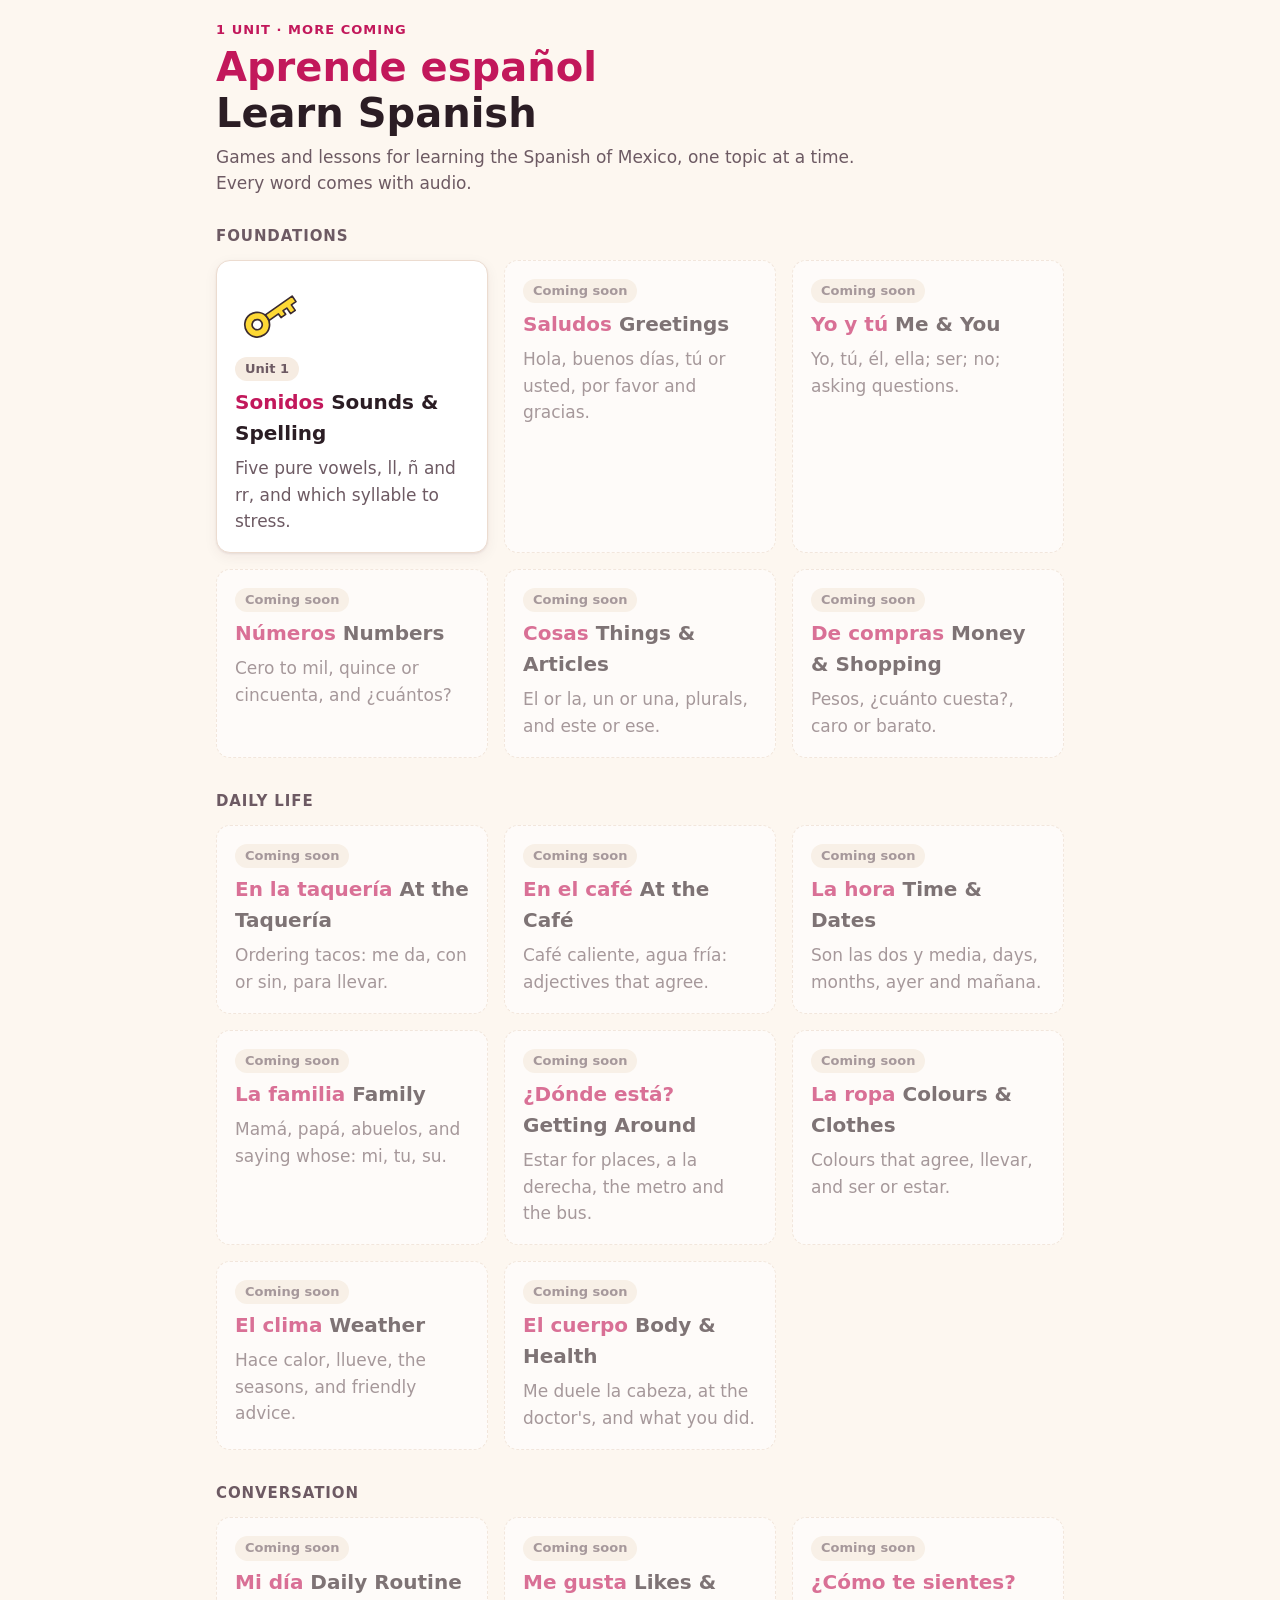
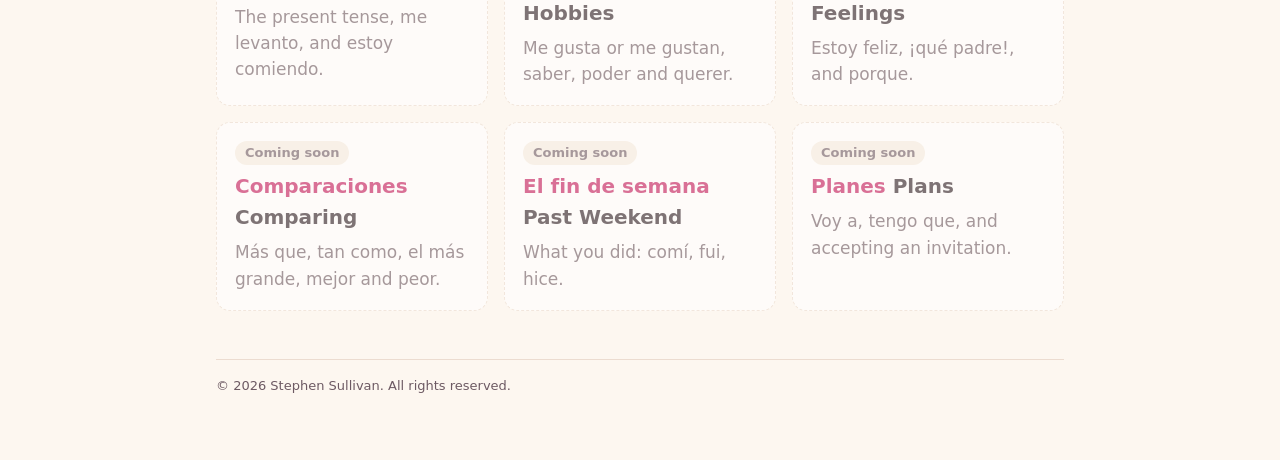
==== index.html @ f89928a0 "Site structure from learn-cantonese, and unit 1: Sounds & Spelling Shared engine (core, audio, units" ====
<!doctype html>
<html lang="en">
<head>
<meta charset="utf-8">
<meta name="viewport" content="width=device-width, initial-scale=1">
<link rel="icon" href="favicon.svg" type="image/svg+xml">
<title>Learn Spanish</title>
<link rel="stylesheet" href="shared/theme.css?v=bafd08d9">
</head>
<body>
<main class="page">
  <header class="page-header">
    <p class="eyebrow">1 unit · more coming</p>
    <h1><span class="es" lang="es-MX">Aprende español</span>Learn Spanish</h1>
    <p class="lede">Games and lessons for learning the Spanish of Mexico, one topic at a time. Every word comes with audio.</p>
  </header>
  <h2 class="stage-head">Foundations</h2>
  <div class="card-grid">
    <a class="card" href="unit1/">
      <img src="words/img/llave.svg" alt="">
      <span class="pill">Unit 1</span>
      <h2><span class="es" lang="es-MX">Sonidos</span> Sounds &amp; Spelling</h2>
      <p>Five pure vowels, ll, ñ and rr, and which syllable to stress.</p>
    </a>
    <div class="card soon">
      <span class="pill">Coming soon</span>
      <h2><span class="es" lang="es-MX">Saludos</span> Greetings</h2>
      <p>Hola, buenos días, tú or usted, por favor and gracias.</p>
    </div>
    <div class="card soon">
      <span class="pill">Coming soon</span>
      <h2><span class="es" lang="es-MX">Yo y tú</span> Me &amp; You</h2>
      <p>Yo, tú, él, ella; ser; no; asking questions.</p>
    </div>
    <div class="card soon">
      <span class="pill">Coming soon</span>
      <h2><span class="es" lang="es-MX">Números</span> Numbers</h2>
      <p>Cero to mil, quince or cincuenta, and ¿cuántos?</p>
    </div>
    <div class="card soon">
      <span class="pill">Coming soon</span>
      <h2><span class="es" lang="es-MX">Cosas</span> Things &amp; Articles</h2>
      <p>El or la, un or una, plurals, and este or ese.</p>
    </div>
    <div class="card soon">
      <span class="pill">Coming soon</span>
      <h2><span class="es" lang="es-MX">De compras</span> Money &amp; Shopping</h2>
      <p>Pesos, ¿cuánto cuesta?, caro or barato.</p>
    </div>
  </div>
  <h2 class="stage-head">Daily life</h2>
  <div class="card-grid">
    <div class="card soon">
      <span class="pill">Coming soon</span>
      <h2><span class="es" lang="es-MX">En la taquería</span> At the Taquería</h2>
      <p>Ordering tacos: me da, con or sin, para llevar.</p>
    </div>
    <div class="card soon">
      <span class="pill">Coming soon</span>
      <h2><span class="es" lang="es-MX">En el café</span> At the Café</h2>
      <p>Café caliente, agua fría: adjectives that agree.</p>
    </div>
    <div class="card soon">
      <span class="pill">Coming soon</span>
      <h2><span class="es" lang="es-MX">La hora</span> Time &amp; Dates</h2>
      <p>Son las dos y media, days, months, ayer and mañana.</p>
    </div>
    <div class="card soon">
      <span class="pill">Coming soon</span>
      <h2><span class="es" lang="es-MX">La familia</span> Family</h2>
      <p>Mamá, papá, abuelos, and saying whose: mi, tu, su.</p>
    </div>
    <div class="card soon">
      <span class="pill">Coming soon</span>
      <h2><span class="es" lang="es-MX">¿Dónde está?</span> Getting Around</h2>
      <p>Estar for places, a la derecha, the metro and the bus.</p>
    </div>
    <div class="card soon">
      <span class="pill">Coming soon</span>
      <h2><span class="es" lang="es-MX">La ropa</span> Colours &amp; Clothes</h2>
      <p>Colours that agree, llevar, and ser or estar.</p>
    </div>
    <div class="card soon">
      <span class="pill">Coming soon</span>
      <h2><span class="es" lang="es-MX">El clima</span> Weather</h2>
      <p>Hace calor, llueve, the seasons, and friendly advice.</p>
    </div>
    <div class="card soon">
      <span class="pill">Coming soon</span>
      <h2><span class="es" lang="es-MX">El cuerpo</span> Body &amp; Health</h2>
      <p>Me duele la cabeza, at the doctor's, and what you did.</p>
    </div>
  </div>
  <h2 class="stage-head">Conversation</h2>
  <div class="card-grid">
    <div class="card soon">
      <span class="pill">Coming soon</span>
      <h2><span class="es" lang="es-MX">Mi día</span> Daily Routine</h2>
      <p>The present tense, me levanto, and estoy comiendo.</p>
    </div>
    <div class="card soon">
      <span class="pill">Coming soon</span>
      <h2><span class="es" lang="es-MX">Me gusta</span> Likes &amp; Hobbies</h2>
      <p>Me gusta or me gustan, saber, poder and querer.</p>
    </div>
    <div class="card soon">
      <span class="pill">Coming soon</span>
      <h2><span class="es" lang="es-MX">¿Cómo te sientes?</span> Feelings</h2>
      <p>Estoy feliz, ¡qué padre!, and porque.</p>
    </div>
    <div class="card soon">
      <span class="pill">Coming soon</span>
      <h2><span class="es" lang="es-MX">Comparaciones</span> Comparing</h2>
      <p>Más que, tan como, el más grande, mejor and peor.</p>
    </div>
    <div class="card soon">
      <span class="pill">Coming soon</span>
      <h2><span class="es" lang="es-MX">El fin de semana</span> Past Weekend</h2>
      <p>What you did: comí, fui, hice.</p>
    </div>
    <div class="card soon">
      <span class="pill">Coming soon</span>
      <h2><span class="es" lang="es-MX">Planes</span> Plans</h2>
      <p>Voy a, tengo que, and accepting an invitation.</p>
    </div>
  </div>
</main>
</body>
</html>
---- shared/theme.css ----
/*
 * theme.css — look and feel shared by every page.
 *
 * Tokens:   --bg --surface --surface-2 --ink --ink-soft --line
 *           --accent (rosa mexicano) --accent-ink --gold (marigold)
 *           --teal --good --bad. Light by default; dark follows
 *           prefers-color-scheme.
 * Layout:   .page (centered column, 16px gutter), ending in the
 *           copyright line (.page::after; see LICENSE)
 * Header:   .page-header > a.back, .eyebrow, h1 (an optional span.es before
 *           the English title), p.lede
 * Pills:    .pill (small rounded label)
 * Buttons:  .btn, .btn.primary, .btn.small, .btn:disabled
 * Cards:    .card-grid > a.card; div.card.soon for "Coming soon"
 *           h2.stage-head heads a group of card grids
 * Feedback: .feedback.good / .feedback.bad; .tip (callout box)
 * Answers:  .pic-grid > button.pic-btn (Core.picButton): .picked .right .wrong
 *           [data-label] none / spanish: the .pic-label under the picture
 *           is hidden or shown (red is only for .wrong: hover is a neutral
 *           border, mouse only, so a button under a finger after a tap
 *           never looks marked)
 *           .choice-grid > button.choice (text answers), same states
 * Text:     .es is Spanish (Core.es)
 */

:root {
  --bg: #fdf7f0;
  --surface: #ffffff;
  --surface-2: #f6ece2;
  --ink: #2b1d24;
  --ink-soft: #6d5a63;
  --line: #ecdcd0;
  --accent: #c2185b;
  --accent-ink: #ffffff;
  --gold: #c77700;
  --teal: #00796b;
  --good: #2e7d32;
  --bad: #c62828;
  --radius: 14px;
  --shadow: 0 1px 2px rgb(60 20 40 / 0.08), 0 4px 14px rgb(60 20 40 / 0.06);
  --font: system-ui, -apple-system, "Segoe UI", Roboto, sans-serif;
  color-scheme: light;
}

@media (prefers-color-scheme: dark) {
  :root:not([data-theme="light"]) {
    --bg: #1a1316;
    --surface: #251b20;
    --surface-2: #31242a;
    --ink: #f5eae4;
    --ink-soft: #bba8b0;
    --line: #3e2f36;
    --accent: #f06292;
    --accent-ink: #1a1316;
    --gold: #ffb74d;
    --teal: #4db6ac;
    --good: #81c784;
    --bad: #ef7b7b;
    --shadow: 0 1px 2px rgb(0 0 0 / 0.3), 0 4px 14px rgb(0 0 0 / 0.25);
    color-scheme: dark;
  }
}

*, *::before, *::after { box-sizing: border-box; }

html { -webkit-text-size-adjust: 100%; }

body {
  margin: 0;
  background: var(--bg);
  color: var(--ink);
  font: 17px/1.55 var(--font);
}

a { color: var(--accent); }

.page {
  max-width: 880px;
  margin: 0 auto;
  padding: 20px 16px 64px;
}
.page::after {
  content: "© 2026 Stephen Sullivan. All rights reserved.";
  display: block;
  margin-top: 48px;
  padding-top: 16px;
  border-top: 1px solid var(--line);
  color: var(--ink-soft);
  font-size: 13px;
}

/* Header */
.page-header { margin-bottom: 28px; }
.page-header .back {
  display: inline-block;
  margin-bottom: 14px;
  color: var(--ink-soft);
  text-decoration: none;
  font-size: 15px;
}
.page-header .back:hover { color: var(--accent); }
.eyebrow {
  margin: 0 0 4px;
  color: var(--accent);
  font-size: 13px;
  font-weight: 700;
  letter-spacing: 0.08em;
  text-transform: uppercase;
}
.page-header h1 {
  margin: 0;
  font-size: clamp(28px, 6vw, 40px);
  line-height: 1.15;
}
.page-header h1 .es { display: block; color: var(--accent); }
.lede { margin: 8px 0 0; color: var(--ink-soft); max-width: 60ch; }

/* Pills */
.pill {
  display: inline-block;
  width: fit-content;
  padding: 2px 10px;
  border-radius: 999px;
  background: var(--surface-2);
  color: var(--ink-soft);
  font-size: 13px;
  font-weight: 600;
}

/* Buttons. [hidden] must win over their display: inline-flex. */
[hidden] { display: none !important; }
.btn {
  appearance: none;
  display: inline-flex;
  align-items: center;
  gap: 6px;
  padding: 10px 18px;
  border: 1px solid var(--line);
  border-radius: 999px;
  background: var(--surface);
  color: var(--ink);
  font: inherit;
  font-weight: 600;
  cursor: pointer;
  text-decoration: none;
}
.btn:hover { border-color: var(--accent); }
.btn.primary { background: var(--accent); border-color: var(--accent); color: var(--accent-ink); }
.btn.small { padding: 6px 12px; font-size: 14px; }
.btn:disabled { opacity: 0.45; cursor: not-allowed; border-color: var(--line); }
.btn:focus-visible, .card:focus-visible { outline: 3px solid var(--gold); outline-offset: 2px; }

/* Cards */
.card-grid {
  display: grid;
  grid-template-columns: repeat(auto-fill, minmax(240px, 1fr));
  gap: 16px;
}
.card {
  display: flex;
  flex-direction: column;
  gap: 6px;
  padding: 18px;
  border: 1px solid var(--line);
  border-radius: var(--radius);
  background: var(--surface);
  box-shadow: var(--shadow);
  color: inherit;
  text-decoration: none;
}
a.card:hover { border-color: var(--accent); }
.card h2, .card h3 { margin: 0; font-size: 20px; }
.card h2 .es { color: var(--accent); }
.card p { margin: 0; color: var(--ink-soft); }
.card img { width: 72px; height: 72px; }
.card.soon { opacity: 0.6; box-shadow: none; border-style: dashed; }
.stage-head { margin: 32px 0 12px; font-size: 15px; color: var(--ink-soft); text-transform: uppercase; letter-spacing: 0.06em; }
.page-header + .stage-head { margin-top: 0; }

/* Feedback */
.feedback {
  margin: 12px 0 0;
  padding: 10px 14px;
  border-radius: 10px;
  border: 1px solid var(--line);
  background: var(--surface-2);
}
.feedback.good { border-color: var(--good); color: var(--good); }
.feedback.bad { border-color: var(--bad); color: var(--bad); }

.tip {
  margin: 16px 0;
  padding: 12px 16px;
  border-left: 4px solid var(--gold);
  border-radius: 0 10px 10px 0;
  background: var(--surface-2);
}
.tip strong { color: var(--gold); }

/* Answer buttons */
.pic-grid, .choice-grid {
  display: grid;
  grid-template-columns: repeat(4, minmax(0, 1fr));
  gap: 12px;
  max-width: 640px;
}
.choice-grid { grid-template-columns: repeat(2, minmax(0, 1fr)); }
@media (max-width: 560px) {
  .pic-grid { grid-template-columns: repeat(2, minmax(0, 1fr)); }
}
.pic-btn, .choice {
  border: 2px solid var(--line);
  border-radius: var(--radius);
  background: var(--surface);
  color: inherit;
  font: inherit;
  cursor: pointer;
}
.pic-btn { aspect-ratio: 1; padding: 8px; }
.pic-btn img { width: 100%; height: 100%; }
.pic-btn .pic-label { display: none; }
.pic-btn[data-label="spanish"] { aspect-ratio: auto; display: flex; flex-direction: column; align-items: center; gap: 4px; }
.pic-btn[data-label="spanish"] img { height: auto; aspect-ratio: 1; }
.pic-btn[data-label="spanish"] .pic-label { display: block; font-size: 20px; font-weight: 700; line-height: 1.25; }
.choice { padding: 14px 16px; font-size: 22px; font-weight: 700; text-align: center; }
@media (hover: hover) and (pointer: fine) { :is(.pic-btn, .choice):hover:not(:disabled, .picked, .right, .wrong) { border-color: var(--ink-soft); } }
:is(.pic-btn, .choice):disabled { cursor: default; }
:is(.pic-btn, .choice):focus-visible { outline: 3px solid var(--gold); outline-offset: 2px; }
:is(.pic-btn, .choice).picked { border-color: var(--gold); background: color-mix(in srgb, var(--gold) 16%, var(--surface)); }
:is(.pic-btn, .choice).right { border-color: var(--good); background: color-mix(in srgb, var(--good) 14%, var(--surface)); }
:is(.pic-btn, .choice).wrong { border-color: var(--bad); background: color-mix(in srgb, var(--bad) 14%, var(--surface)); }
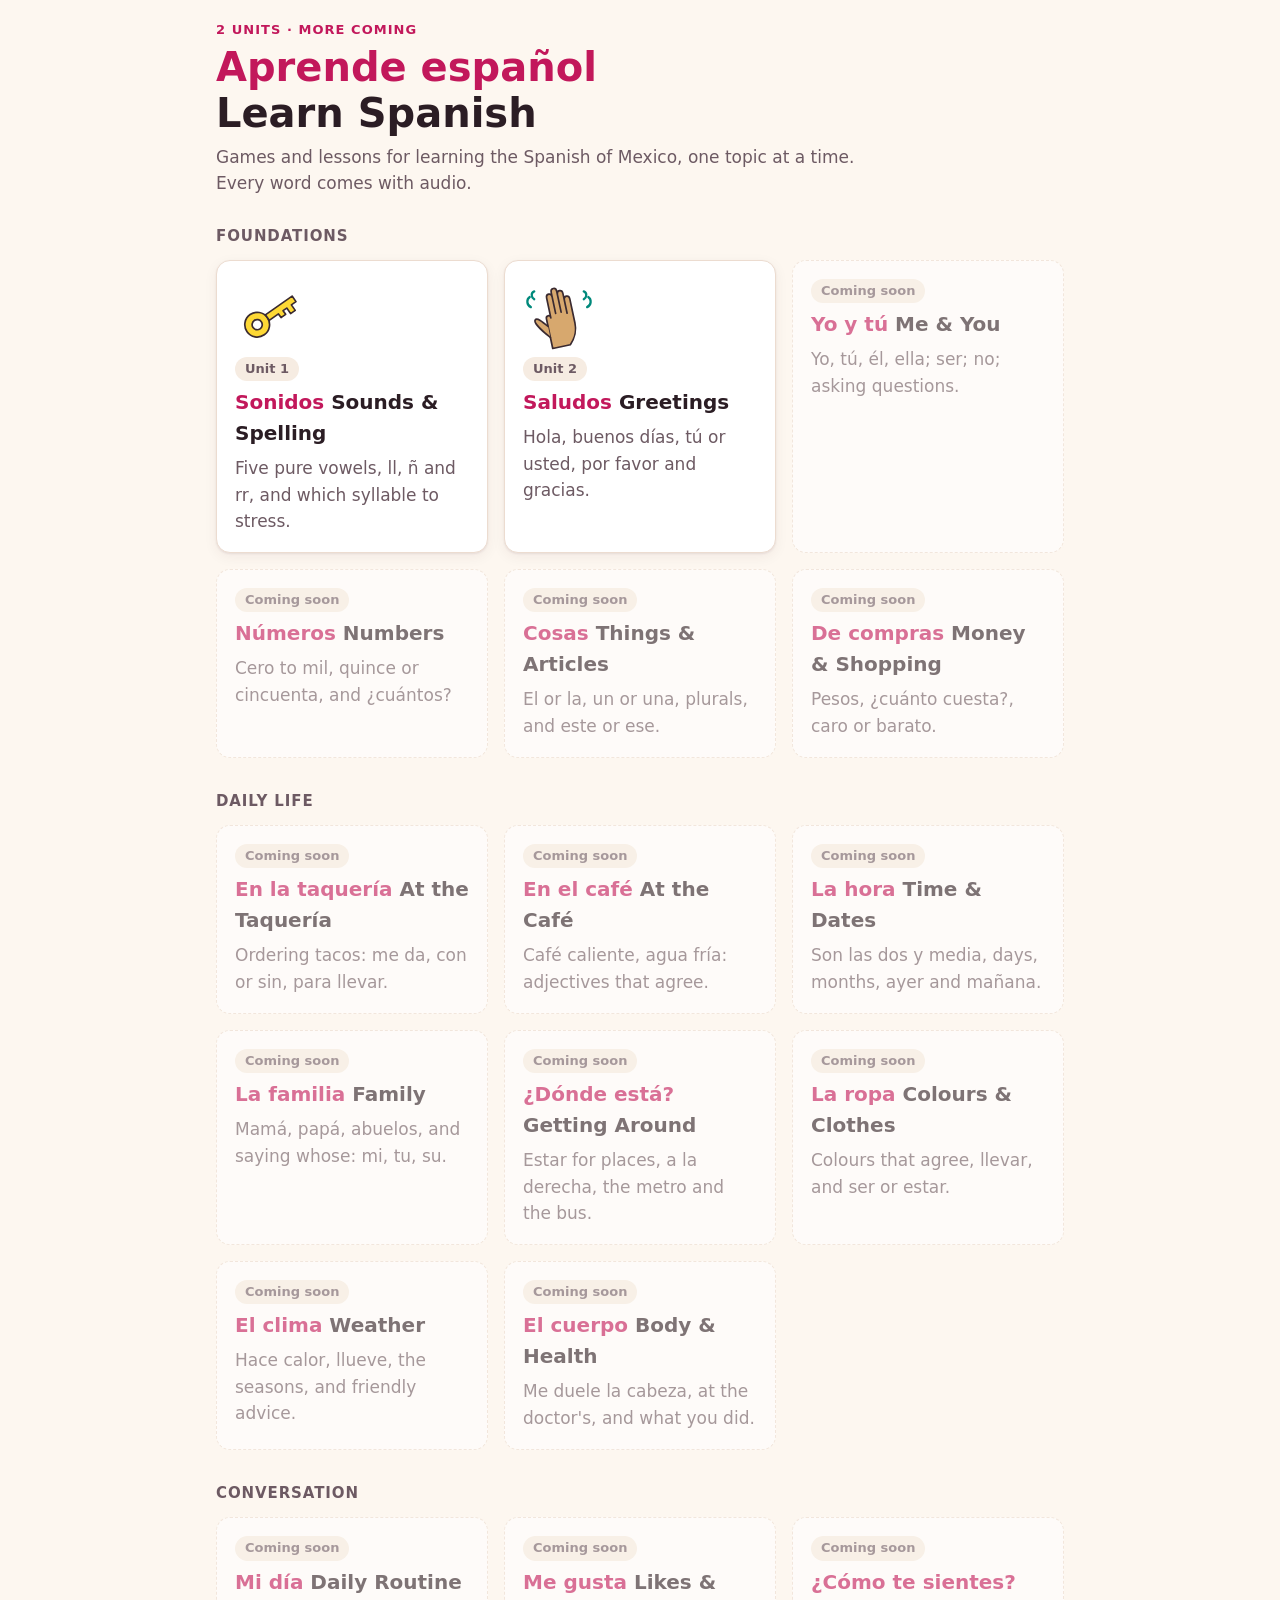
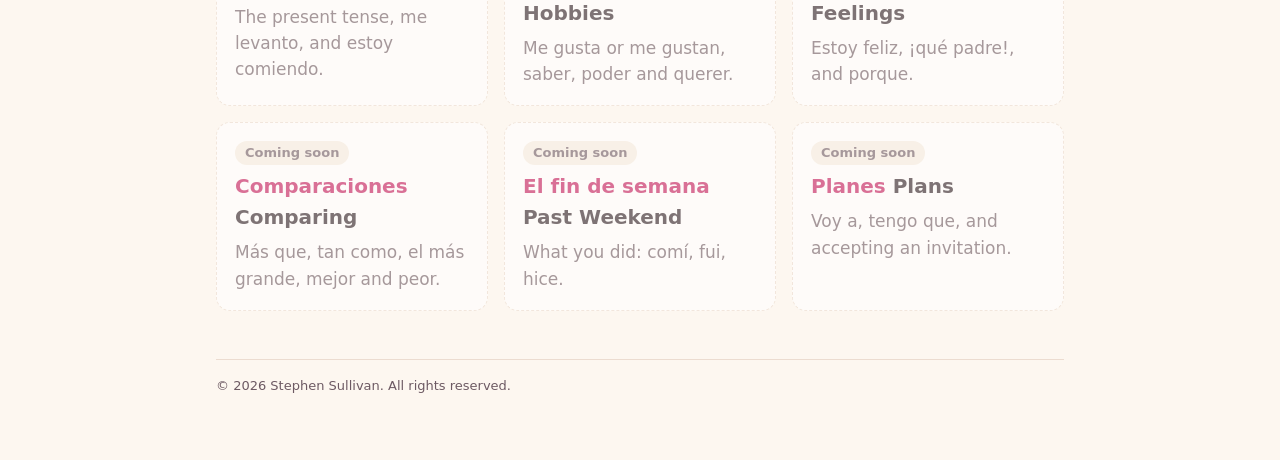
==== commit 019e6f1b: "Unit 2: Greetings, with Reply Match Hello and goodbye by the time of day, ¿cómo estás? or ¿cómo está" ====
--- a/index.html
+++ b/index.html
@@ -10,7 +10,7 @@
 <body>
 <main class="page">
   <header class="page-header">
-    <p class="eyebrow">1 unit · more coming</p>
+    <p class="eyebrow">2 units · more coming</p>
     <h1><span class="es" lang="es-MX">Aprende español</span>Learn Spanish</h1>
     <p class="lede">Games and lessons for learning the Spanish of Mexico, one topic at a time. Every word comes with audio.</p>
   </header>
@@ -22,11 +22,12 @@
       <h2><span class="es" lang="es-MX">Sonidos</span> Sounds &amp; Spelling</h2>
       <p>Five pure vowels, ll, ñ and rr, and which syllable to stress.</p>
     </a>
-    <div class="card soon">
-      <span class="pill">Coming soon</span>
+    <a class="card" href="unit2/">
+      <img src="words/img/adios.svg" alt="">
+      <span class="pill">Unit 2</span>
       <h2><span class="es" lang="es-MX">Saludos</span> Greetings</h2>
       <p>Hola, buenos días, tú or usted, por favor and gracias.</p>
-    </div>
+    </a>
     <div class="card soon">
       <span class="pill">Coming soon</span>
       <h2><span class="es" lang="es-MX">Yo y tú</span> Me &amp; You</h2>
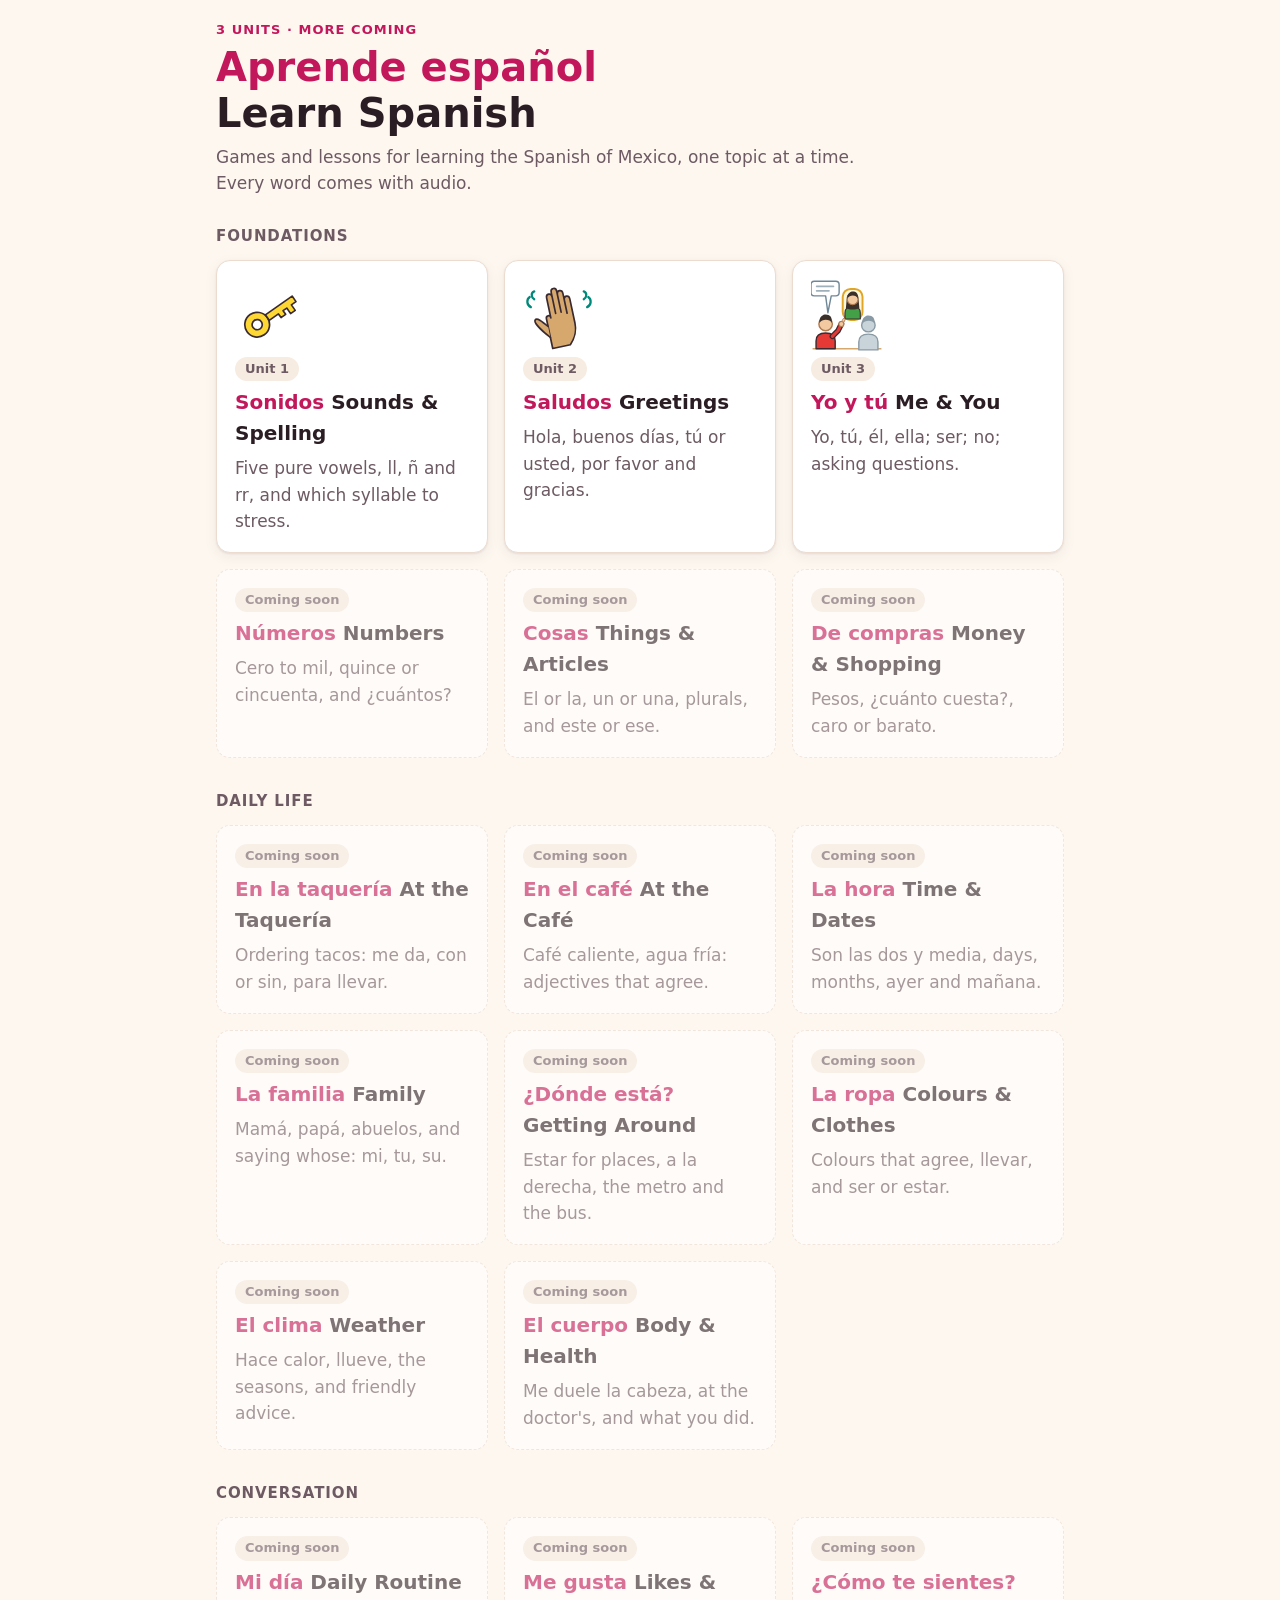
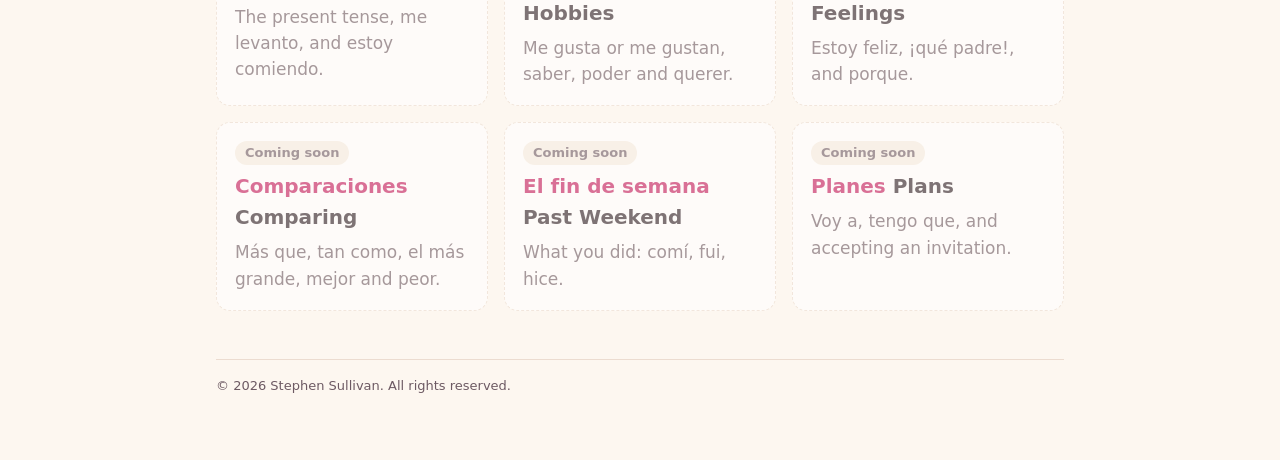
==== commit e6775e16: "Unit 3: Me & You, with Question Builder Subject pronouns, ser, -o / -a for men and women, no, yes/no" ====
--- a/index.html
+++ b/index.html
@@ -10,7 +10,7 @@
 <body>
 <main class="page">
   <header class="page-header">
-    <p class="eyebrow">2 units · more coming</p>
+    <p class="eyebrow">3 units · more coming</p>
     <h1><span class="es" lang="es-MX">Aprende español</span>Learn Spanish</h1>
     <p class="lede">Games and lessons for learning the Spanish of Mexico, one topic at a time. Every word comes with audio.</p>
   </header>
@@ -28,11 +28,12 @@
       <h2><span class="es" lang="es-MX">Saludos</span> Greetings</h2>
       <p>Hola, buenos días, tú or usted, por favor and gracias.</p>
     </a>
-    <div class="card soon">
-      <span class="pill">Coming soon</span>
+    <a class="card" href="unit3/">
+      <img src="words/img/ella.svg" alt="">
+      <span class="pill">Unit 3</span>
       <h2><span class="es" lang="es-MX">Yo y tú</span> Me &amp; You</h2>
       <p>Yo, tú, él, ella; ser; no; asking questions.</p>
-    </div>
+    </a>
     <div class="card soon">
       <span class="pill">Coming soon</span>
       <h2><span class="es" lang="es-MX">Números</span> Numbers</h2>
